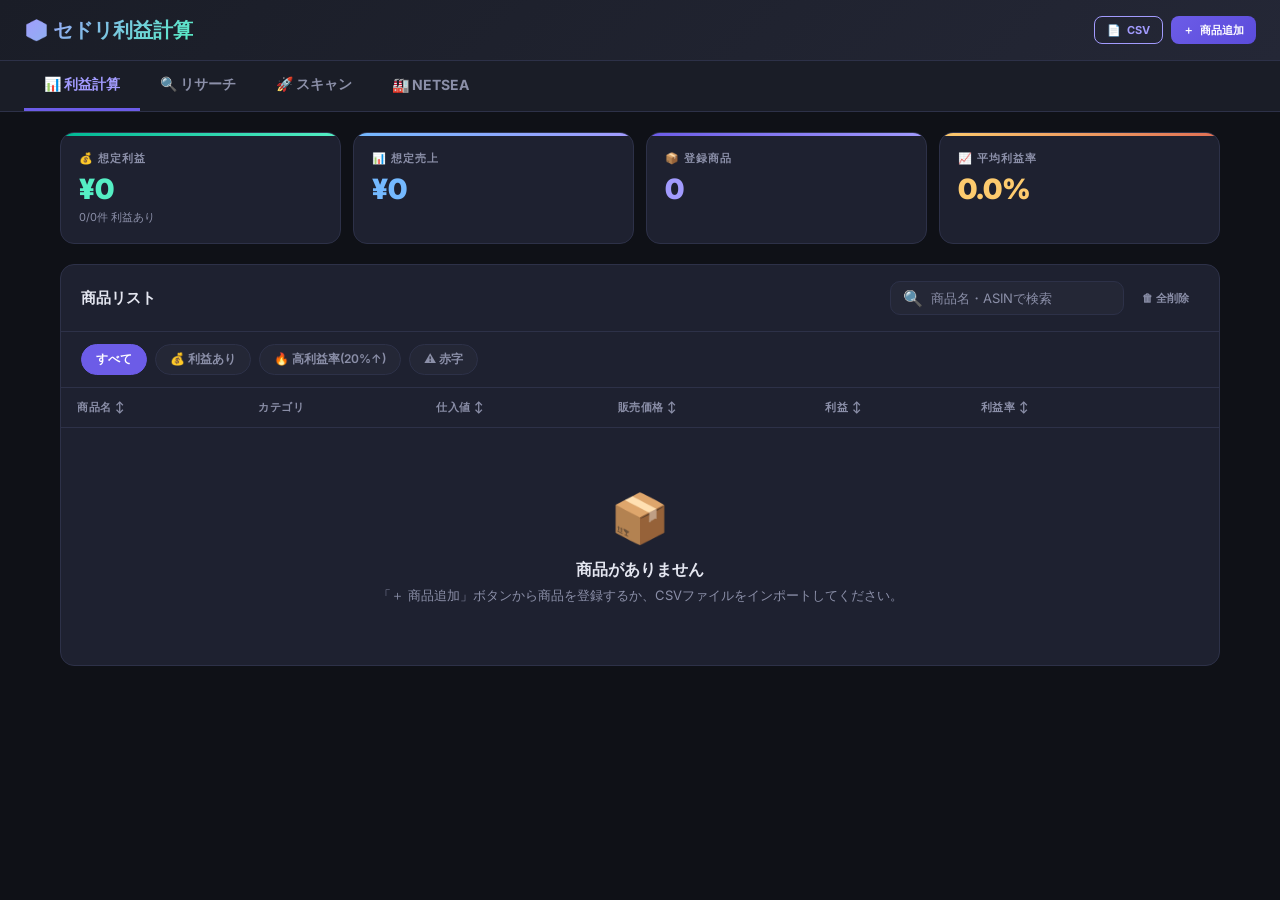
==== index.html @ 9fd98406 "fix: リンク切れ修正 - 全商品を楽天・Yahoo!・Amazonに統一" ====
<!DOCTYPE html>
<html lang="ja">
<head>
    <meta charset="UTF-8">
    <meta name="viewport" content="width=device-width, initial-scale=1.0, user-scalable=no">
    <title>セドリ利益計算</title>
    <meta name="description" content="セドリ（転売）の利益を自動計算。Amazon手数料・FBA・送料を考慮した正確な利益率を表示。">
    <link rel="manifest" href="/manifest.json">
    <link rel="icon" href="/icon-192.png" type="image/png">
    <link rel="apple-touch-icon" href="/icon-192.png">
    <meta name="theme-color" content="#6c5ce7">
    <meta name="apple-mobile-web-app-capable" content="yes">
    <meta name="apple-mobile-web-app-status-bar-style" content="black-translucent">
    <meta name="apple-mobile-web-app-title" content="セドリ">
    <link rel="stylesheet" href="style.css">
    <script>
        if ('serviceWorker' in navigator) {
            navigator.serviceWorker.register('/sw.js').catch(function(){});
        }
    </script>
</head>
<body>

<!-- ヘッダー -->
<div class="header">
    <h1 id="pageTitle">📦 セドリ利益計算</h1>
    <div class="header-actions">
        <button class="btn btn-outline btn-sm" id="csvBtn">📄 <span>CSV</span></button>
        <button class="btn btn-primary btn-sm" id="addBtn">＋ <span>商品追加</span></button>
    </div>
</div>

<!-- タブナビ -->
<div class="tab-nav">
    <button class="tab-btn active" data-tab="calc" id="tabCalc">📊 利益計算</button>
    <button class="tab-btn" data-tab="research" id="tabResearch">🔍 リサーチ</button>
    <button class="tab-btn" data-tab="scan" id="tabScan">🚀 スキャン</button>
    <button class="tab-btn" data-tab="netsea" id="tabNetsea">🏭 NETSEA</button>
</div>

<!-- ===== 利益計算タブ ===== -->
<div class="content tab-content active" id="calcSection">
    <!-- 統計カード -->
    <div class="stats-row">
        <div class="stat-card profit">
            <div class="stat-label">💰 想定利益</div>
            <div class="stat-value" id="statProfit">¥0</div>
            <div class="stat-sub" id="statProfitable">0/0件 利益あり</div>
        </div>
        <div class="stat-card revenue">
            <div class="stat-label">📊 想定売上</div>
            <div class="stat-value" id="statRevenue">¥0</div>
        </div>
        <div class="stat-card items">
            <div class="stat-label">📦 登録商品</div>
            <div class="stat-value" id="statItems">0</div>
        </div>
        <div class="stat-card rate">
            <div class="stat-label">📈 平均利益率</div>
            <div class="stat-value" id="statRate">0%</div>
        </div>
    </div>

    <!-- 商品テーブル -->
    <div class="table-card">
        <div class="table-header">
            <h2>商品リスト</h2>
            <div class="table-actions">
                <div class="search-box">
                    <span>🔍</span>
                    <input type="text" id="searchInput" placeholder="商品名・ASINで検索">
                </div>
                <button class="btn btn-ghost btn-sm" id="clearBtn">🗑 全削除</button>
            </div>
        </div>

        <div class="filters">
            <span class="filter-chip active" data-filter="all">すべて</span>
            <span class="filter-chip" data-filter="profit">💰 利益あり</span>
            <span class="filter-chip" data-filter="high">🔥 高利益率(20%↑)</span>
            <span class="filter-chip" data-filter="loss">⚠️ 赤字</span>
        </div>

        <table class="data-table">
            <thead>
                <tr>
                    <th data-sort="name">商品名 ↕</th>
                    <th>カテゴリ</th>
                    <th data-sort="buyPrice">仕入値 ↕</th>
                    <th data-sort="sellPrice">販売価格 ↕</th>
                    <th data-sort="profit">利益 ↕</th>
                    <th data-sort="profitRate">利益率 ↕</th>
                    <th></th>
                </tr>
            </thead>
            <tbody id="productBody"></tbody>
        </table>

        <div id="emptyState" class="empty-state">
            <div class="icon">📦</div>
            <h3>商品がありません</h3>
            <p>「＋ 商品追加」ボタンから商品を登録するか、CSVファイルをインポートしてください。</p>
        </div>
    </div>
</div>

<!-- ===== リサーチタブ ===== -->
<div class="content tab-content" id="researchSection" style="display:none">
    <!-- リサーチ検索バー -->
    <div class="research-search-card">
        <div class="research-search-bar">
            <input type="text" id="keepaSearchInput" placeholder="商品名で検索（例: フェイスパック）" class="research-input">
            <button class="btn btn-primary" id="keepaSearchBtn">🔍 検索</button>
        </div>
        <div class="research-info">
            <span id="tokenInfo">💰 トークン: --</span>
            <span class="research-hint">※ 1分に1回検索可能（Keepa API制限）</span>
        </div>
    </div>

    <!-- 検索中 -->
    <div id="searchLoading" class="research-loading" style="display:none">
        <div class="spinner"></div>
        <p>Amazon商品を検索中...</p>
    </div>

    <!-- 検索結果 -->
    <div id="searchResults" class="research-results"></div>
</div>

<!-- ===== スキャンタブ（自動リサーチ） ===== -->
<div class="content tab-content" id="scanSection" style="display:none">
    <!-- スキャン設定カード -->
    <div class="scan-config-card">
        <h3>⚙️ スキャン設定</h3>
        <div class="scan-config-row">
            <div class="scan-config-item">
                <label>最低価格</label>
                <input type="number" id="scanMinPrice" value="1000" inputmode="numeric">
            </div>
            <div class="scan-config-item">
                <label>最高価格</label>
                <input type="number" id="scanMaxPrice" value="10000" inputmode="numeric">
            </div>
            <div class="scan-config-item">
                <label>最大ランキング</label>
                <input type="number" id="scanMaxRank" value="50000" inputmode="numeric">
            </div>
            <div class="scan-config-item">
                <label>仕入値（想定）</label>
                <input type="number" id="scanCostRate" value="60" inputmode="numeric">
                <span class="config-hint">%（販売価格の）</span>
            </div>
        </div>
        <div class="scan-filters">
            <div class="scan-config-item">
                <label>最低利益額</label>
                <input type="number" id="scanMinProfit" value="500" inputmode="numeric">
                <span class="config-hint">円〜</span>
            </div>
            <div class="scan-config-item">
                <label>最低利益率</label>
                <input type="number" id="scanMinProfitRate" value="10" inputmode="numeric">
                <span class="config-hint">%〜</span>
            </div>
        </div>
        <button class="btn btn-scan" id="scanStartBtn">🚀 スキャン開始</button>
    </div>

    <!-- ステータスダッシュボード -->
    <div class="scan-dashboard">
        <div class="scan-stat">
            <div class="scan-stat-num" id="scanTotal">0</div>
            <div class="scan-stat-label">検索対象</div>
        </div>
        <div class="scan-stat">
            <div class="scan-stat-num" id="scanSearched">0</div>
            <div class="scan-stat-label">検索済み</div>
        </div>
        <div class="scan-stat hit">
            <div class="scan-stat-num" id="scanHits">0</div>
            <div class="scan-stat-label">利益ヒット</div>
        </div>
        <div class="scan-stat high">
            <div class="scan-stat-num" id="scanHighProfit">0</div>
            <div class="scan-stat-label">高利益</div>
        </div>
    </div>

    <!-- プログレスバー -->
    <div class="scan-progress-bar">
        <div class="scan-progress-fill" id="scanProgressFill" style="width:0%"></div>
    </div>
    <div class="scan-status" id="scanStatus">スキャン待機中</div>

    <!-- ソートバー -->
    <div class="scan-sort-bar">
        <button class="scan-sort-btn active" data-sort="newest">新着順</button>
        <button class="scan-sort-btn" data-sort="profit">利益額順</button>
        <button class="scan-sort-btn" data-sort="rate">利益率順</button>
        <span class="scan-result-count" id="scanResultCount">0件</span>
    </div>

    <!-- スキャン結果リスト -->
    <div id="scanResults" class="research-results"></div>
</div>

<!-- ===== NETSEAタブ ===== -->
<div class="content tab-content" id="netseaSection" style="display:none">
    <!-- 接続ステータス -->
    <div class="netsea-status-bar" id="netseaStatusBar">
        <span id="netseaStatusText">🔄 接続確認中...</span>
        <a href="https://www.netsea.jp/login" target="_blank" class="netsea-login-link">🔑 NETSEAログイン</a>
    </div>

    <!-- おすすめ商品 -->
    <div class="netsea-recommend-section" id="netseaRecommend">
        <div class="netsea-recommend-header">
            <h3>🔥 おすすめ売れ筋商品</h3>
            <span class="netsea-recommend-subtitle">仕入れ先リンクから安く買える場所をチェック！</span>
        </div>
        <div class="netsea-recommend-list" id="recommendList">

            <div class="netsea-recommend-card" data-name="VT CICA デイリースージングマスク" data-amazon="2420">
                <div class="recommend-rank">#1</div>
                <div class="recommend-info">
                    <div class="recommend-category">🧴 韓国コスメ</div>
                    <div class="recommend-name">VT CICA デイリースージングマスク</div>
                    <div class="recommend-prices">
                        <span class="recommend-amazon">Amazon ¥2,420</span>
                        <span class="recommend-target">仕入れ目安 ¥1,200以下</span>
                    </div>
                    <div class="recommend-verdict verdict-hot">🔥 高回転・利益◎</div>
                    <div class="recommend-links">
                        <a href="https://search.rakuten.co.jp/search/mall/VT+CICA+%E3%83%9E%E3%82%B9%E3%82%AF/" target="_blank" class="link-rakuten">🛒 楽天</a>
                        <a href="https://shopping.yahoo.co.jp/search?p=VT+CICA+%E3%83%9E%E3%82%B9%E3%82%AF" target="_blank" class="link-yahoo">💛 Yahoo!</a>
                        <a href="https://www.amazon.co.jp/s?k=VT+CICA+%E3%83%9E%E3%82%B9%E3%82%AF" target="_blank" class="link-amazon">🔗 Amazon</a>
                    </div>
                </div>
            </div>

            <div class="netsea-recommend-card" data-name="ルルルン ハイドラ EX マスク" data-amazon="2580">
                <div class="recommend-rank">#9</div>
                <div class="recommend-info">
                    <div class="recommend-category">🧴 国内コスメ</div>
                    <div class="recommend-name">ルルルン ハイドラ EX マスク</div>
                    <div class="recommend-prices">
                        <span class="recommend-amazon">Amazon ¥2,580</span>
                        <span class="recommend-target">仕入れ目安 ¥1,300以下</span>
                    </div>
                    <div class="recommend-verdict verdict-hot">🔥 高回転・利益◎</div>
                    <div class="recommend-links">
                        <a href="https://search.rakuten.co.jp/search/mall/%E3%83%AB%E3%83%AB%E3%83%AB%E3%83%B3+%E3%83%8F%E3%82%A4%E3%83%89%E3%83%A9+EX/" target="_blank" class="link-rakuten">🛒 楽天</a>
                        <a href="https://shopping.yahoo.co.jp/search?p=%E3%83%AB%E3%83%AB%E3%83%AB%E3%83%B3+%E3%83%8F%E3%82%A4%E3%83%89%E3%83%A9+EX" target="_blank" class="link-yahoo">💛 Yahoo!</a>
                        <a href="https://www.amazon.co.jp/s?k=%E3%83%AB%E3%83%AB%E3%83%AB%E3%83%B3+%E3%83%8F%E3%82%A4%E3%83%89%E3%83%A9+EX" target="_blank" class="link-amazon">🔗 Amazon</a>
                    </div>
                </div>
            </div>

            <div class="netsea-recommend-card" data-name="ANUA PDRN ヒアルロン酸マスク" data-amazon="880">
                <div class="recommend-rank">#62</div>
                <div class="recommend-info">
                    <div class="recommend-category">🧴 韓国コスメ</div>
                    <div class="recommend-name">ANUA PDRN ヒアルロン酸マスク</div>
                    <div class="recommend-prices">
                        <span class="recommend-amazon">Amazon ¥880</span>
                        <span class="recommend-target">仕入れ目安 ¥350以下</span>
                    </div>
                    <div class="recommend-verdict verdict-ok">⚡ 低単価・薄利多売向き</div>
                    <div class="recommend-links">
                        <a href="https://search.rakuten.co.jp/search/mall/ANUA+PDRN/" target="_blank" class="link-rakuten">🛒 楽天</a>
                        <a href="https://shopping.yahoo.co.jp/search?p=ANUA+PDRN" target="_blank" class="link-yahoo">💛 Yahoo!</a>
                        <a href="https://www.amazon.co.jp/s?k=ANUA+PDRN+%E3%83%9E%E3%82%B9%E3%82%AF" target="_blank" class="link-amazon">🔗 Amazon</a>
                    </div>
                </div>
            </div>

            <div class="netsea-recommend-card" data-name="KOSE ごめんね素肌 マスク" data-amazon="509">
                <div class="recommend-rank">#74</div>
                <div class="recommend-info">
                    <div class="recommend-category">🧴 国内コスメ</div>
                    <div class="recommend-name">KOSE ごめんね素肌 マスク</div>
                    <div class="recommend-prices">
                        <span class="recommend-amazon">Amazon ¥509</span>
                        <span class="recommend-target">仕入れ目安 ¥200以下</span>
                    </div>
                    <div class="recommend-verdict verdict-ok">⚡ 低単価・セット売り推奨</div>
                    <div class="recommend-links">
                        <a href="https://search.rakuten.co.jp/search/mall/KOSE+%E3%81%94%E3%82%81%E3%82%93%E3%81%AD%E7%B4%A0%E8%82%8C/" target="_blank" class="link-rakuten">🛒 楽天</a>
                        <a href="https://shopping.yahoo.co.jp/search?p=KOSE+%E3%81%94%E3%82%81%E3%82%93%E3%81%AD%E7%B4%A0%E8%82%8C" target="_blank" class="link-yahoo">💛 Yahoo!</a>
                        <a href="https://www.amazon.co.jp/s?k=KOSE+%E3%81%94%E3%82%81%E3%82%93%E3%81%AD%E7%B4%A0%E8%82%8C" target="_blank" class="link-amazon">🔗 Amazon</a>
                    </div>
                </div>
            </div>

            <div class="netsea-recommend-card" data-name="inバープロテイン バニラ 14本" data-amazon="2413">
                <div class="recommend-rank">#103</div>
                <div class="recommend-info">
                    <div class="recommend-category">🥩 食品</div>
                    <div class="recommend-name">inバープロテイン バニラ 14本</div>
                    <div class="recommend-prices">
                        <span class="recommend-amazon">Amazon ¥2,413</span>
                        <span class="recommend-target">仕入れ目安 ¥1,200以下</span>
                    </div>
                    <div class="recommend-verdict verdict-hot">🔥 安定需要・リピート◎</div>
                    <div class="recommend-links">
                        <a href="https://search.rakuten.co.jp/search/mall/in%E3%83%90%E3%83%BC+%E3%83%97%E3%83%AD%E3%83%86%E3%82%A4%E3%83%B3+%E3%83%90%E3%83%8B%E3%83%A9/" target="_blank" class="link-rakuten">🛒 楽天</a>
                        <a href="https://shopping.yahoo.co.jp/search?p=in%E3%83%90%E3%83%BC+%E3%83%97%E3%83%AD%E3%83%86%E3%82%A4%E3%83%B3+%E3%83%90%E3%83%8B%E3%83%A9" target="_blank" class="link-yahoo">💛 Yahoo!</a>
                        <a href="https://www.amazon.co.jp/s?k=in%E3%83%90%E3%83%BC+%E3%83%97%E3%83%AD%E3%83%86%E3%82%A4%E3%83%B3+%E3%83%90%E3%83%8B%E3%83%A9" target="_blank" class="link-amazon">🔗 Amazon</a>
                    </div>
                </div>
            </div>

            <div class="netsea-recommend-card" data-name="inバープロテイン ベイクドチョコ 15本" data-amazon="2438">
                <div class="recommend-rank">#103</div>
                <div class="recommend-info">
                    <div class="recommend-category">🥩 食品</div>
                    <div class="recommend-name">inバープロテイン ベイクドチョコ 15本</div>
                    <div class="recommend-prices">
                        <span class="recommend-amazon">Amazon ¥2,438</span>
                        <span class="recommend-target">仕入れ目安 ¥1,200以下</span>
                    </div>
                    <div class="recommend-verdict verdict-hot">🔥 安定需要・リピート◎</div>
                    <div class="recommend-links">
                        <a href="https://search.rakuten.co.jp/search/mall/in%E3%83%90%E3%83%BC+%E3%83%97%E3%83%AD%E3%83%86%E3%82%A4%E3%83%B3+%E3%83%99%E3%82%A4%E3%82%AF%E3%83%89%E3%83%81%E3%83%A7%E3%82%B3/" target="_blank" class="link-rakuten">🛒 楽天</a>
                        <a href="https://shopping.yahoo.co.jp/search?p=in%E3%83%90%E3%83%BC+%E3%83%97%E3%83%AD%E3%83%86%E3%82%A4%E3%83%B3+%E3%83%99%E3%82%A4%E3%82%AF%E3%83%89%E3%83%81%E3%83%A7%E3%82%B3" target="_blank" class="link-yahoo">💛 Yahoo!</a>
                        <a href="https://www.amazon.co.jp/s?k=in%E3%83%90%E3%83%BC+%E3%83%97%E3%83%AD%E3%83%86%E3%82%A4%E3%83%B3+%E3%83%99%E3%82%A4%E3%82%AF%E3%83%89%E3%83%81%E3%83%A7%E3%82%B3" target="_blank" class="link-amazon">🔗 Amazon</a>
                    </div>
                </div>
            </div>

            <div class="netsea-recommend-card" data-name="ケロッグ 素材まるごとプロテインバー 12本" data-amazon="1925">
                <div class="recommend-rank">#646</div>
                <div class="recommend-info">
                    <div class="recommend-category">🥩 食品</div>
                    <div class="recommend-name">ケロッグ 素材まるごとプロテインバー 12本</div>
                    <div class="recommend-prices">
                        <span class="recommend-amazon">Amazon ¥1,925</span>
                        <span class="recommend-target">仕入れ目安 ¥900以下</span>
                    </div>
                    <div class="recommend-verdict verdict-ok">⚡ 中回転・利益まぁまぁ</div>
                    <div class="recommend-links">
                        <a href="https://search.rakuten.co.jp/search/mall/%E3%82%B1%E3%83%AD%E3%83%83%E3%82%B0+%E3%83%97%E3%83%AD%E3%83%86%E3%82%A4%E3%83%B3%E3%83%90%E3%83%BC/" target="_blank" class="link-rakuten">🛒 楽天</a>
                        <a href="https://shopping.yahoo.co.jp/search?p=%E3%82%B1%E3%83%AD%E3%83%83%E3%82%B0+%E3%83%97%E3%83%AD%E3%83%86%E3%82%A4%E3%83%B3%E3%83%90%E3%83%BC" target="_blank" class="link-yahoo">💛 Yahoo!</a>
                        <a href="https://www.amazon.co.jp/s?k=%E3%82%B1%E3%83%AD%E3%83%83%E3%82%B0+%E3%83%97%E3%83%AD%E3%83%86%E3%82%A4%E3%83%B3%E3%83%90%E3%83%BC" target="_blank" class="link-amazon">🔗 Amazon</a>
                    </div>
                </div>
            </div>

        </div>
        <div class="netsea-recommend-tips">
            <p>💡 <strong>仕入れ目安以下で買えれば利益率15%以上</strong>（手数料込み）</p>
            <p>🏭 各リンク先で価格を確認して、一番安いところで仕入れよう！</p>
        </div>
    </div>

    <!-- 検索カード -->
    <div class="netsea-search-card">
        <h3>🏭 NETSEA商品検索</h3>
        <div class="netsea-search-row">
            <input type="text" id="netseaKeyword" placeholder="キーワード（例: フェイスパック, ハンドソープ）" class="research-input">
            <button class="btn btn-primary" id="netseaSearchBtn">🔍 検索</button>
        </div>
        <div class="netsea-filters">
            <div class="netsea-filter-item">
                <label>サプライヤー</label>
                <select id="netseaCategoryFilter">
                    <option value="">-- サプライヤーを選択 --</option>
                </select>
            </div>
            <div class="netsea-filter-item">
                <label>卸値 最低</label>
                <input type="number" id="netseaMinPrice" placeholder="0" inputmode="numeric">
            </div>
            <div class="netsea-filter-item">
                <label>卸値 最高</label>
                <input type="number" id="netseaMaxPrice" placeholder="10000" inputmode="numeric">
            </div>
        </div>
    </div>

    <!-- 検索中 -->
    <div id="netseaLoading" class="research-loading" style="display:none">
        <div class="spinner"></div>
        <p>NETSEA商品を検索中...</p>
    </div>

    <!-- 検索結果 -->
    <div id="netseaResults" class="research-results"></div>

    <!-- Amazon比較モーダル -->
    <div class="modal-overlay hidden" id="netseaCompareModal">
        <div class="modal">
            <div class="modal-header">
                <h3>📊 Amazon価格比較</h3>
                <button class="modal-close">&times;</button>
            </div>
            <div class="modal-body" id="netseaCompareBody">
                <div class="research-loading">
                    <div class="spinner"></div>
                    <p>Amazon価格を取得中...</p>
                </div>
            </div>
        </div>
    </div>
</div>

<!-- 商品追加モーダル -->
<div class="modal-overlay hidden" id="addModal">
    <div class="modal">
        <div class="modal-header">
            <h3>📦 商品を追加</h3>
            <button class="modal-close">&times;</button>
        </div>
        <form id="addForm">
            <div class="modal-body">
                <div class="form-group">
                    <label>商品名 *</label>
                    <input type="text" id="addName" placeholder="例: Apple AirPods Pro 第2世代" required>
                </div>
                <div class="form-group">
                    <label>ASIN（任意）</label>
                    <input type="text" id="addASIN" placeholder="例: B0BDHWDR12">
                </div>
                <div class="form-row">
                    <div class="form-group">
                        <label>仕入値（円）*</label>
                        <input type="number" id="addBuyPrice" placeholder="8000" inputmode="numeric" required>
                    </div>
                    <div class="form-group">
                        <label>販売予想価格（円）*</label>
                        <input type="number" id="addSellPrice" placeholder="12000" inputmode="numeric" required>
                    </div>
                </div>
                <div class="form-row">
                    <div class="form-group">
                        <label>カテゴリ</label>
                        <select id="addCategory"></select>
                    </div>
                    <div class="form-group">
                        <label>FBAサイズ</label>
                        <select id="addFBA"></select>
                    </div>
                </div>
                <div class="form-group">
                    <label>送料（仕入→FBA倉庫）</label>
                    <input type="number" id="addShipping" placeholder="0" inputmode="numeric" value="0">
                </div>

                <!-- 利益プレビュー -->
                <div class="profit-preview" id="profitPreview" style="display:none">
                    <h4>💹 利益シミュレーション</h4>
                    <div class="profit-row"><span>販売価格</span><span id="prevSell">¥0</span></div>
                    <div class="profit-row"><span>仕入値</span><span id="prevBuy">-¥0</span></div>
                    <div class="profit-row"><span>Amazon手数料</span><span id="prevAmazon">-¥0</span></div>
                    <div class="profit-row"><span>FBA手数料</span><span id="prevFBA">-¥0</span></div>
                    <div class="profit-row"><span>送料</span><span id="prevShip">-¥0</span></div>
                    <div class="profit-row total"><span>純利益</span><span id="prevProfit">¥0</span></div>
                </div>
            </div>
            <div class="modal-footer">
                <button type="button" class="btn btn-outline modal-close">キャンセル</button>
                <button type="submit" class="btn btn-success">✅ 追加</button>
            </div>
        </form>
    </div>
</div>

<!-- CSVインポートモーダル -->
<div class="modal-overlay hidden" id="csvModal">
    <div class="modal">
        <div class="modal-header">
            <h3>📄 CSVインポート</h3>
            <button class="modal-close">&times;</button>
        </div>
        <div class="modal-body">
            <div class="csv-dropzone" id="csvDropzone">
                <div class="icon">📁</div>
                <p><b>ここにCSVファイルをドロップ</b></p>
                <p>または クリックして選択</p>
                <input type="file" id="csvFile" accept=".csv">
            </div>
            <div style="margin-top:16px;font-size:12px;color:var(--text2);line-height:1.6">
                <b>CSVフォーマット:</b><br>
                1行目: ヘッダー（無視されます）<br>
                2行目以降: 商品名, 仕入値, 販売価格, ASIN(任意), カテゴリ(任意)<br>
                <div style="margin-top:8px;background:var(--bg3);padding:10px;border-radius:8px;font-family:monospace;font-size:11px">
                    商品名,仕入値,販売価格,ASIN,カテゴリ<br>
                    AirPods Pro,25000,35000,B0BDHWDR12,electronics<br>
                    ポケカ BOX,5000,8000,,cards
                </div>
            </div>
        </div>
    </div>
</div>

<script src="app.js"></script>
<script src="netsea-tab.js"></script>
</body>
</html>
---- style.css ----
/* セドリ利益計算アプリ - スタイル */
@import url('https://fonts.googleapis.com/css2?family=Inter:wght@400;600;700;900&display=swap');

* { margin: 0; padding: 0; box-sizing: border-box; }

:root {
    --bg: #0f1117;
    --bg2: #1a1d27;
    --bg3: #242736;
    --card: #1e2130;
    --border: #2d3148;
    --text: #e4e6f0;
    --text2: #8b8fa8;
    --accent: #6c5ce7;
    --accent2: #a29bfe;
    --green: #00b894;
    --green2: #55efc4;
    --red: #ff6b6b;
    --orange: #fdcb6e;
    --blue: #74b9ff;
}

body {
    font-family: 'Inter', sans-serif;
    background: var(--bg);
    color: var(--text);
    min-height: 100vh;
}

/* ヘッダー */
.header {
    background: linear-gradient(135deg, var(--bg2), var(--bg3));
    border-bottom: 1px solid var(--border);
    padding: 16px 24px;
    display: flex;
    align-items: center;
    justify-content: space-between;
    position: sticky;
    top: 0;
    z-index: 100;
    backdrop-filter: blur(10px);
}
.header h1 {
    font-size: 20px;
    font-weight: 900;
    background: linear-gradient(135deg, var(--accent2), var(--green2));
    -webkit-background-clip: text;
    -webkit-text-fill-color: transparent;
}
.header-actions { display: flex; gap: 8px; }

/* ボタン */
.btn {
    border: none;
    padding: 10px 18px;
    border-radius: 10px;
    font-size: 13px;
    font-weight: 700;
    cursor: pointer;
    font-family: inherit;
    transition: all .2s;
    display: inline-flex;
    align-items: center;
    gap: 6px;
}
.btn:hover { transform: translateY(-1px); }
.btn:active { transform: scale(.97); }
.btn-primary { background: linear-gradient(135deg, var(--accent), #5b4cdb); color: #fff; }
.btn-success { background: linear-gradient(135deg, var(--green), #00a381); color: #fff; }
.btn-danger { background: var(--red); color: #fff; }
.btn-outline { background: transparent; color: var(--accent2); border: 1.5px solid var(--accent2); }
.btn-sm { padding: 6px 12px; font-size: 11px; border-radius: 8px; }
.btn-ghost { background: transparent; color: var(--text2); padding: 6px 10px; }
.btn-ghost:hover { color: var(--text); background: var(--bg3); }

/* コンテンツ */
.content { max-width: 1200px; margin: 0 auto; padding: 20px; }

/* 統計カード */
.stats-row {
    display: grid;
    grid-template-columns: repeat(auto-fit, minmax(200px, 1fr));
    gap: 12px;
    margin-bottom: 20px;
}
.stat-card {
    background: var(--card);
    border: 1px solid var(--border);
    border-radius: 14px;
    padding: 18px;
    position: relative;
    overflow: hidden;
}
.stat-card::before {
    content: '';
    position: absolute;
    top: 0; left: 0; right: 0;
    height: 3px;
    border-radius: 14px 14px 0 0;
}
.stat-card.profit::before { background: linear-gradient(90deg, var(--green), var(--green2)); }
.stat-card.revenue::before { background: linear-gradient(90deg, var(--blue), var(--accent2)); }
.stat-card.items::before { background: linear-gradient(90deg, var(--accent), var(--accent2)); }
.stat-card.rate::before { background: linear-gradient(90deg, var(--orange), #e17055); }
.stat-label { font-size: 11px; color: var(--text2); font-weight: 600; text-transform: uppercase; letter-spacing: 1px; }
.stat-value { font-size: 28px; font-weight: 900; margin-top: 6px; }
.stat-sub { font-size: 11px; color: var(--text2); margin-top: 4px; }
.stat-card.profit .stat-value { color: var(--green2); }
.stat-card.revenue .stat-value { color: var(--blue); }
.stat-card.items .stat-value { color: var(--accent2); }
.stat-card.rate .stat-value { color: var(--orange); }

/* テーブルカード */
.table-card {
    background: var(--card);
    border: 1px solid var(--border);
    border-radius: 14px;
    overflow: hidden;
}
.table-header {
    padding: 16px 20px;
    display: flex;
    align-items: center;
    justify-content: space-between;
    border-bottom: 1px solid var(--border);
    flex-wrap: wrap;
    gap: 10px;
}
.table-header h2 { font-size: 15px; font-weight: 700; }
.table-actions { display: flex; gap: 8px; flex-wrap: wrap; }

/* フィルター */
.filters {
    display: flex;
    gap: 8px;
    padding: 12px 20px;
    border-bottom: 1px solid var(--border);
    overflow-x: auto;
}
.filter-chip {
    padding: 6px 14px;
    border-radius: 20px;
    font-size: 12px;
    font-weight: 600;
    cursor: pointer;
    border: 1px solid var(--border);
    background: var(--bg3);
    color: var(--text2);
    white-space: nowrap;
    transition: all .2s;
}
.filter-chip:hover, .filter-chip.active {
    background: var(--accent);
    color: #fff;
    border-color: var(--accent);
}

/* 検索 */
.search-box {
    display: flex;
    align-items: center;
    gap: 8px;
    background: var(--bg3);
    border: 1px solid var(--border);
    border-radius: 10px;
    padding: 0 12px;
}
.search-box input {
    border: none;
    background: transparent;
    color: var(--text);
    font-size: 13px;
    padding: 8px 0;
    outline: none;
    width: 180px;
    font-family: inherit;
}
.search-box input::placeholder { color: var(--text2); }

/* テーブル */
.data-table { width: 100%; border-collapse: collapse; }
.data-table th {
    text-align: left;
    padding: 12px 16px;
    font-size: 11px;
    font-weight: 700;
    color: var(--text2);
    text-transform: uppercase;
    letter-spacing: .5px;
    border-bottom: 1px solid var(--border);
    cursor: pointer;
    user-select: none;
    white-space: nowrap;
}
.data-table th:hover { color: var(--text); }
.data-table th.sorted { color: var(--accent2); }
.data-table td {
    padding: 12px 16px;
    font-size: 13px;
    border-bottom: 1px solid rgba(45,49,72,.5);
    vertical-align: middle;
}
.data-table tr:hover { background: rgba(108,92,231,.06); }
.data-table tr:last-child td { border-bottom: none; }

/* セル装飾 */
.profit-positive { color: var(--green2); font-weight: 700; }
.profit-negative { color: var(--red); font-weight: 700; }
.rate-badge {
    display: inline-block;
    padding: 3px 10px;
    border-radius: 12px;
    font-size: 11px;
    font-weight: 700;
}
.rate-badge.high { background: rgba(0,184,148,.15); color: var(--green2); }
.rate-badge.mid { background: rgba(253,203,110,.15); color: var(--orange); }
.rate-badge.low { background: rgba(255,107,107,.15); color: var(--red); }
.product-name { font-weight: 600; max-width: 250px; overflow: hidden; text-overflow: ellipsis; white-space: nowrap; }
.asin-code { font-family: 'Courier New', monospace; font-size: 11px; color: var(--text2); }
.category-badge {
    display: inline-block;
    padding: 2px 8px;
    border-radius: 6px;
    font-size: 10px;
    font-weight: 700;
    background: rgba(108,92,231,.15);
    color: var(--accent2);
}
.actions-cell { display: flex; gap: 4px; }
.empty-state {
    text-align: center;
    padding: 60px 20px;
    color: var(--text2);
}
.empty-state .icon { font-size: 48px; margin-bottom: 12px; }
.empty-state h3 { font-size: 16px; margin-bottom: 6px; color: var(--text); }
.empty-state p { font-size: 13px; }

/* モーダル */
.modal-overlay {
    position: fixed;
    top: 0; left: 0; right: 0; bottom: 0;
    background: rgba(0,0,0,.7);
    backdrop-filter: blur(4px);
    display: flex;
    align-items: center;
    justify-content: center;
    z-index: 1000;
    padding: 20px;
}
.modal-overlay.hidden { display: none; }
.modal {
    background: var(--bg2);
    border: 1px solid var(--border);
    border-radius: 16px;
    width: 100%;
    max-width: 500px;
    max-height: 90vh;
    overflow-y: auto;
}
.modal-header {
    padding: 20px 24px;
    border-bottom: 1px solid var(--border);
    display: flex;
    align-items: center;
    justify-content: space-between;
}
.modal-header h3 { font-size: 16px; font-weight: 700; }
.modal-close {
    background: none;
    border: none;
    color: var(--text2);
    font-size: 20px;
    cursor: pointer;
    padding: 4px;
}
.modal-body { padding: 24px; }
.modal-footer {
    padding: 16px 24px;
    border-top: 1px solid var(--border);
    display: flex;
    justify-content: flex-end;
    gap: 8px;
}

/* フォーム */
.form-group { margin-bottom: 16px; }
.form-group label {
    display: block;
    font-size: 12px;
    font-weight: 700;
    color: var(--text2);
    margin-bottom: 6px;
}
.form-group input, .form-group select {
    width: 100%;
    background: var(--bg3);
    border: 1.5px solid var(--border);
    border-radius: 10px;
    padding: 10px 14px;
    color: var(--text);
    font-size: 14px;
    font-family: inherit;
    outline: none;
    transition: border-color .2s;
}
.form-group input:focus, .form-group select:focus {
    border-color: var(--accent);
}
.form-group input::placeholder { color: var(--text2); }
.form-row { display: flex; gap: 12px; }
.form-row .form-group { flex: 1; }

/* 利益プレビュー */
.profit-preview {
    background: var(--bg);
    border: 1px solid var(--border);
    border-radius: 12px;
    padding: 16px;
    margin-top: 8px;
}
.profit-preview h4 { font-size: 12px; color: var(--text2); margin-bottom: 10px; }
.profit-row {
    display: flex;
    justify-content: space-between;
    font-size: 13px;
    padding: 4px 0;
}
.profit-row.total {
    border-top: 1px solid var(--border);
    margin-top: 8px;
    padding-top: 10px;
    font-weight: 900;
    font-size: 16px;
}

/* CSV */
.csv-dropzone {
    border: 2px dashed var(--border);
    border-radius: 12px;
    padding: 40px 20px;
    text-align: center;
    cursor: pointer;
    transition: all .2s;
}
.csv-dropzone:hover, .csv-dropzone.dragover {
    border-color: var(--accent);
    background: rgba(108,92,231,.05);
}
.csv-dropzone .icon { font-size: 36px; margin-bottom: 8px; }
.csv-dropzone p { font-size: 13px; color: var(--text2); }
.csv-dropzone input { display: none; }

/* レスポンシブ */
@media (max-width: 768px) {
    .content { padding: 12px; }
    .stats-row { grid-template-columns: repeat(2, 1fr); gap: 8px; }
    .stat-card { padding: 14px; }
    .stat-value { font-size: 22px; }
    .data-table { display: block; overflow-x: auto; }
    .table-header { flex-direction: column; align-items: stretch; }
    .header h1 { font-size: 16px; }
    .form-row { flex-direction: column; gap: 0; }
}
@media (max-width: 480px) {
    .stats-row { grid-template-columns: 1fr 1fr; }
    .header-actions .btn span { display: none; }
}

/* スクロールバー */
::-webkit-scrollbar { width: 6px; height: 6px; }
::-webkit-scrollbar-track { background: var(--bg); }
::-webkit-scrollbar-thumb { background: var(--border); border-radius: 3px; }
::-webkit-scrollbar-thumb:hover { background: var(--text2); }

/* タブナビ */
.tab-nav {
    display: flex;
    background: var(--bg2);
    border-bottom: 1px solid var(--border);
    padding: 0 24px;
    position: sticky;
    top: 56px;
    z-index: 99;
}
.tab-btn {
    background: none;
    border: none;
    color: var(--text2);
    font-size: 14px;
    font-weight: 700;
    font-family: inherit;
    padding: 14px 20px;
    cursor: pointer;
    border-bottom: 3px solid transparent;
    transition: all .2s;
}
.tab-btn:hover { color: var(--text); }
.tab-btn.active {
    color: var(--accent2);
    border-bottom-color: var(--accent);
}

/* リサーチ検索カード */
.research-search-card {
    background: var(--card);
    border: 1px solid var(--border);
    border-radius: 14px;
    padding: 20px;
    margin-bottom: 16px;
}
.research-search-bar {
    display: flex;
    gap: 10px;
}
.research-input {
    flex: 1;
    background: var(--bg3);
    border: 1.5px solid var(--border);
    border-radius: 12px;
    padding: 14px 18px;
    color: var(--text);
    font-size: 15px;
    font-family: inherit;
    outline: none;
    transition: border-color .2s;
}
.research-input:focus { border-color: var(--accent); }
.research-input::placeholder { color: var(--text2); }
.research-info {
    display: flex;
    justify-content: space-between;
    margin-top: 10px;
    font-size: 12px;
    color: var(--text2);
}
.research-hint { font-style: italic; }

/* リサーチ検索中 */
.research-loading {
    text-align: center;
    padding: 60px 20px;
    color: var(--text2);
}
.spinner {
    width: 40px;
    height: 40px;
    border: 4px solid var(--border);
    border-top-color: var(--accent);
    border-radius: 50%;
    margin: 0 auto 16px;
    animation: spin 1s linear infinite;
}
@keyframes spin { to { transform: rotate(360deg); } }

/* リサーチ結果カード */
.research-results {
    display: flex;
    flex-direction: column;
    gap: 12px;
}
.result-card {
    background: var(--card);
    border: 1px solid var(--border);
    border-radius: 14px;
    padding: 16px 20px;
    display: flex;
    gap: 16px;
    align-items: flex-start;
    transition: border-color .2s;
}
.result-card:hover { border-color: var(--accent); }
.result-img {
    width: 80px;
    height: 80px;
    border-radius: 10px;
    object-fit: contain;
    background: #fff;
    flex-shrink: 0;
}
.result-info { flex: 1; min-width: 0; }
.result-title {
    font-size: 14px;
    font-weight: 700;
    margin-bottom: 6px;
    display: -webkit-box;
    -webkit-line-clamp: 2;
    -webkit-box-orient: vertical;
    overflow: hidden;
}
.result-meta {
    display: flex;
    flex-wrap: wrap;
    gap: 8px;
    margin-bottom: 8px;
}
.result-tag {
    font-size: 11px;
    font-weight: 700;
    padding: 3px 8px;
    border-radius: 6px;
    display: inline-flex;
    align-items: center;
    gap: 4px;
}
.result-tag.price { background: rgba(0,184,148,.15); color: var(--green2); }
.result-tag.rank { background: rgba(116,185,255,.15); color: var(--blue); }
.result-tag.asin { background: rgba(108,92,231,.15); color: var(--accent2); }
.result-actions {
    display: flex;
    gap: 8px;
    flex-shrink: 0;
    flex-direction: column;
}
.btn-add-calc {
    background: linear-gradient(135deg, var(--green), #00a381);
    color: #fff;
    border: none;
    padding: 8px 14px;
    border-radius: 10px;
    font-size: 12px;
    font-weight: 700;
    cursor: pointer;
    font-family: inherit;
    transition: all .2s;
    white-space: nowrap;
}
.btn-add-calc:hover { transform: translateY(-1px); }
.btn-amazon {
    background: var(--bg3);
    color: var(--text2);
    border: 1px solid var(--border);
    padding: 8px 14px;
    border-radius: 10px;
    font-size: 12px;
    font-weight: 700;
    cursor: pointer;
    font-family: inherit;
    transition: all .2s;
    text-decoration: none;
    text-align: center;
}
.btn-amazon:hover { color: var(--text); border-color: var(--text2); }

/* モバイル対応 - リサーチ */
@media (max-width: 768px) {
    .tab-nav { padding: 0 12px; top: 52px; }
    .tab-btn { padding: 12px 14px; font-size: 12px; }
    .result-card { flex-direction: column; }
    .result-img { width: 100%; height: 120px; }
    .result-actions { flex-direction: row; }
    .research-info { flex-direction: column; gap: 4px; }
    .scan-dashboard { grid-template-columns: repeat(2, 1fr); }
    .scan-config-row { grid-template-columns: repeat(2, 1fr); }
    .scan-filters { grid-template-columns: 1fr 1fr; }
}

/* ===== スキャンタブ ===== */
.scan-config-card {
    background: var(--card);
    border: 1px solid var(--border);
    border-radius: 14px;
    padding: 20px;
    margin-bottom: 16px;
}
.scan-config-card h3 { font-size: 15px; margin-bottom: 16px; }
.scan-config-row {
    display: grid;
    grid-template-columns: repeat(4, 1fr);
    gap: 12px;
    margin-bottom: 12px;
}
.scan-filters {
    display: grid;
    grid-template-columns: repeat(2, 1fr);
    gap: 12px;
    margin-bottom: 16px;
}
.scan-config-item { display: flex; flex-direction: column; gap: 4px; }
.scan-config-item label { font-size: 11px; font-weight: 700; color: var(--text2); }
.scan-config-item input {
    background: var(--bg3);
    border: 1.5px solid var(--border);
    border-radius: 8px;
    padding: 8px 12px;
    color: var(--text);
    font-size: 14px;
    font-family: inherit;
    outline: none;
    width: 100%;
}
.scan-config-item input:focus { border-color: var(--accent); }
.config-hint { font-size: 10px; color: var(--text2); }
.btn-scan {
    width: 100%;
    padding: 14px;
    border: none;
    border-radius: 12px;
    font-size: 16px;
    font-weight: 900;
    font-family: inherit;
    cursor: pointer;
    background: linear-gradient(135deg, #6c5ce7, #a29bfe);
    color: #fff;
    transition: all .2s;
    letter-spacing: 1px;
}
.btn-scan:hover { transform: translateY(-2px); box-shadow: 0 6px 20px rgba(108,92,231,.4); }
.btn-scan.scanning {
    background: linear-gradient(135deg, #ff6b6b, #ee5a24);
    animation: pulse 2s infinite;
}
@keyframes pulse { 0%,100% { opacity: 1; } 50% { opacity: .8; } }

/* ダッシュボード数値 */
.scan-dashboard {
    display: grid;
    grid-template-columns: repeat(4, 1fr);
    gap: 10px;
    margin-bottom: 12px;
}
.scan-stat {
    background: var(--card);
    border: 1px solid var(--border);
    border-radius: 12px;
    padding: 16px;
    text-align: center;
}
.scan-stat-num {
    font-size: 32px;
    font-weight: 900;
    color: var(--accent2);
}
.scan-stat-label {
    font-size: 11px;
    font-weight: 700;
    color: var(--text2);
    margin-top: 4px;
}
.scan-stat.hit .scan-stat-num { color: var(--green2); }
.scan-stat.high .scan-stat-num { color: var(--orange); }

/* プログレスバー */
.scan-progress-bar {
    height: 6px;
    background: var(--bg3);
    border-radius: 3px;
    overflow: hidden;
    margin-bottom: 8px;
}
.scan-progress-fill {
    height: 100%;
    background: linear-gradient(90deg, var(--accent), var(--green2));
    border-radius: 3px;
    transition: width .5s ease;
}
.scan-status {
    font-size: 12px;
    color: var(--text2);
    text-align: center;
    margin-bottom: 16px;
}

/* ソートバー */
.scan-sort-bar {
    display: flex;
    gap: 8px;
    align-items: center;
    margin-bottom: 12px;
}
.scan-sort-btn {
    background: var(--bg3);
    border: 1px solid var(--border);
    color: var(--text2);
    padding: 6px 14px;
    border-radius: 8px;
    font-size: 12px;
    font-weight: 700;
    font-family: inherit;
    cursor: pointer;
    transition: all .2s;
}
.scan-sort-btn.active {
    background: var(--accent);
    color: #fff;
    border-color: var(--accent);
}
.scan-result-count {
    margin-left: auto;
    font-size: 12px;
    color: var(--text2);
    font-weight: 700;
}

/* 利益タグ */
.result-tag.profit-tag { background: rgba(0,184,148,.2); color: var(--green2); }
.result-tag.loss-tag { background: rgba(255,107,107,.2); color: var(--red); }

/* ===== NETSEAタブ ===== */
.netsea-status-bar {
    display: flex;
    align-items: center;
    justify-content: space-between;
    gap: 8px;
    padding: 10px 16px;
    border-radius: 10px;
    margin-bottom: 16px;
    font-size: 13px;
    font-weight: 600;
    text-align: center;
    transition: all .3s;
}
.netsea-login-link { font-size: 11px; color: #f39c12; text-decoration: none; padding: 4px 10px; border: 1px solid rgba(243,156,18,.3); border-radius: 8px; white-space: nowrap; }
.netsea-login-link:hover { background: rgba(243,156,18,.1); }
.netsea-status-bar.connected { background: rgba(0,184,148,.12); color: var(--green2); border: 1px solid rgba(0,184,148,.25); }
.netsea-status-bar.demo { background: rgba(253,203,110,.12); color: var(--orange); border: 1px solid rgba(253,203,110,.25); }
.netsea-status-bar.error { background: rgba(255,107,107,.12); color: var(--red); border: 1px solid rgba(255,107,107,.25); }

.netsea-search-card {
    background: var(--card);
    border: 1px solid var(--border);
    border-radius: 14px;
    padding: 20px;
    margin-bottom: 16px;
}
.netsea-search-card h3 {
    font-size: 16px;
    margin-bottom: 14px;
    background: linear-gradient(135deg, #f39c12, #e67e22);
    -webkit-background-clip: text;
    -webkit-text-fill-color: transparent;
}
.netsea-search-row {
    display: flex;
    gap: 10px;
    margin-bottom: 14px;
}
.netsea-filters {
    display: grid;
    grid-template-columns: 2fr 1fr 1fr;
    gap: 10px;
}
.netsea-filter-item { display: flex; flex-direction: column; gap: 4px; }
.netsea-filter-item label { font-size: 11px; font-weight: 700; color: var(--text2); }
.netsea-filter-item select,
.netsea-filter-item input {
    background: var(--bg3);
    border: 1.5px solid var(--border);
    border-radius: 8px;
    padding: 8px 12px;
    color: var(--text);
    font-size: 13px;
    font-family: inherit;
    outline: none;
}
.netsea-filter-item select:focus,
.netsea-filter-item input:focus { border-color: #f39c12; }

.netsea-mock-notice {
    background: rgba(253,203,110,.1);
    border: 1px dashed rgba(253,203,110,.4);
    border-radius: 10px;
    padding: 12px 16px;
    margin-bottom: 12px;
    font-size: 12px;
    font-weight: 600;
    color: var(--orange);
    text-align: center;
}

.netsea-result-count {
    color: var(--text2);
    font-size: 13px;
    font-weight: 600;
    margin-bottom: 10px;
}

/* NETSEA商品カード */
.netsea-item-card { border-left: 3px solid #f39c12; }
.netsea-item-card:hover { border-left-color: #e67e22; }

.result-tag.netsea-wholesale { background: rgba(243,156,18,.18); color: #f39c12; }
.result-tag.netsea-retail { background: rgba(116,185,255,.15); color: var(--blue); }
.result-tag.netsea-margin { background: rgba(0,184,148,.15); color: var(--green2); }

.netsea-item-detail {
    display: flex;
    flex-wrap: wrap;
    gap: 12px;
    font-size: 11px;
    color: var(--text2);
    margin-top: 4px;
}

.btn-compare-amazon {
    background: linear-gradient(135deg, #f39c12, #e67e22);
    color: #fff;
    border: none;
    padding: 8px 14px;
    border-radius: 10px;
    font-size: 12px;
    font-weight: 700;
    cursor: pointer;
    font-family: inherit;
    transition: all .2s;
    white-space: nowrap;
}
.btn-compare-amazon:hover { transform: translateY(-1px); box-shadow: 0 4px 12px rgba(243,156,18,.35); }

/* Amazon比較モーダル */
.netsea-compare-result { padding: 4px 0; }
.netsea-compare-header {
    font-size: 15px;
    font-weight: 700;
    margin-bottom: 12px;
    line-height: 1.4;
}
.netsea-compare-img {
    width: 120px;
    height: 120px;
    border-radius: 10px;
    object-fit: contain;
    background: #fff;
    display: block;
    margin: 0 auto 16px;
}
.netsea-compare-prices {
    background: var(--bg);
    border: 1px solid var(--border);
    border-radius: 12px;
    padding: 16px;
    margin-bottom: 16px;
}
.netsea-price-row {
    display: flex;
    justify-content: space-between;
    font-size: 13px;
    padding: 6px 0;
    align-items: center;
}
.netsea-price-row.total {
    border-top: 2px solid var(--border);
    margin-top: 8px;
    padding-top: 12px;
    font-weight: 900;
    font-size: 16px;
}
.netsea-price-row.total.positive { color: var(--green2); }
.netsea-price-row.total.negative { color: var(--red); }
.netsea-price.wholesale { color: #f39c12; font-weight: 700; }
.netsea-price.amazon { color: var(--blue); font-weight: 700; }
.netsea-compare-not-found {
    text-align: center;
    padding: 30px 0;
    color: var(--text2);
}
.netsea-compare-not-found .hint { font-size: 12px; margin-top: 8px; }
.netsea-compare-actions {
    display: flex;
    gap: 10px;
    justify-content: center;
}
.netsea-compare-actions .btn { flex: 1; justify-content: center; }

/* おすすめ商品セクション */
.netsea-recommend-section {
    background: var(--card);
    border: 1px solid var(--border);
    border-radius: 14px;
    padding: 20px;
    margin-bottom: 16px;
}
.netsea-recommend-header h3 {
    font-size: 16px;
    margin-bottom: 4px;
    background: linear-gradient(135deg, #fd7272, #f39c12);
    -webkit-background-clip: text;
    -webkit-text-fill-color: transparent;
}
.netsea-recommend-subtitle {
    font-size: 11px;
    color: var(--text2);
    display: block;
    margin-bottom: 14px;
}
.netsea-recommend-list {
    display: flex;
    flex-direction: column;
    gap: 8px;
}
.netsea-recommend-card {
    display: flex;
    align-items: center;
    gap: 12px;
    padding: 10px 14px;
    background: var(--bg);
    border: 1px solid var(--border);
    border-radius: 10px;
    transition: all .2s;
}
.netsea-recommend-card:hover {
    border-color: #f39c12;
    transform: translateX(4px);
}
.recommend-rank {
    min-width: 44px;
    height: 44px;
    display: flex;
    align-items: center;
    justify-content: center;
    border-radius: 10px;
    font-weight: 900;
    font-size: 13px;
    color: #fff;
    background: linear-gradient(135deg, #6c5ce7, #a29bfe);
    flex-shrink: 0;
}
.netsea-recommend-card:nth-child(1) .recommend-rank { background: linear-gradient(135deg, #f39c12, #e67e22); }
.netsea-recommend-card:nth-child(2) .recommend-rank { background: linear-gradient(135deg, #74b9ff, #0984e3); }
.netsea-recommend-card:nth-child(3) .recommend-rank { background: linear-gradient(135deg, #00b894, #00cec9); }
.recommend-info { flex: 1; min-width: 0; }
.recommend-category { font-size: 10px; color: var(--text2); margin-bottom: 2px; }
.recommend-name { font-size: 13px; font-weight: 700; white-space: nowrap; overflow: hidden; text-overflow: ellipsis; }
.recommend-prices { display: flex; gap: 8px; flex-wrap: wrap; margin-top: 2px; }
.recommend-amazon { font-size: 11px; color: #f39c12; font-weight: 700; }
.recommend-target { font-size: 11px; color: #00b894; font-weight: 600; }
.recommend-verdict { font-size: 10px; margin-top: 3px; font-weight: 700; }
.verdict-hot { color: #fd7272; }
.verdict-ok { color: #74b9ff; }
.netsea-recommend-card { cursor: pointer; }
.recommend-links {
    display: flex;
    gap: 6px;
    margin-top: 6px;
    flex-wrap: wrap;
}
.recommend-links a {
    font-size: 10px;
    font-weight: 700;
    padding: 3px 8px;
    border-radius: 6px;
    text-decoration: none;
    transition: all .2s;
}
.link-netsea { background: rgba(243,156,18,.15); color: #f39c12; }
.link-netsea:hover { background: rgba(243,156,18,.3); }
.link-rakuten { background: rgba(191,49,49,.15); color: #e74c3c; }
.link-rakuten:hover { background: rgba(191,49,49,.3); }
.link-yahoo { background: rgba(255,0,102,.12); color: #ff6b81; }
.link-yahoo:hover { background: rgba(255,0,102,.25); }
.link-amazon { background: rgba(255,153,0,.12); color: #ff9900; }
.link-amazon:hover { background: rgba(255,153,0,.25); }
.link-qoo10 { background: rgba(233,30,99,.12); color: #e91e63; }
.link-qoo10:hover { background: rgba(233,30,99,.25); }
.link-stylek { background: rgba(0,188,212,.12); color: #00bcd4; }
.link-stylek:hover { background: rgba(0,188,212,.25); }
.link-lohaco { background: rgba(63,81,181,.12); color: #7986cb; }
.link-lohaco:hover { background: rgba(63,81,181,.25); }
.netsea-recommend-tips {
    margin-top: 14px;
    padding: 12px 14px;
    background: rgba(243,156,18,.06);
    border: 1px solid rgba(243,156,18,.15);
    border-radius: 10px;
    font-size: 11px;
    color: var(--text2);
    line-height: 1.6;
}
.netsea-recommend-tips p { margin: 0; }
.netsea-recommend-tips strong { color: var(--text); }

/* NETSEA モバイル対応 */
@media (max-width: 768px) {
    .netsea-filters { grid-template-columns: 1fr; }
    .netsea-search-row { flex-direction: column; }
    .netsea-compare-actions { flex-direction: column; }
}
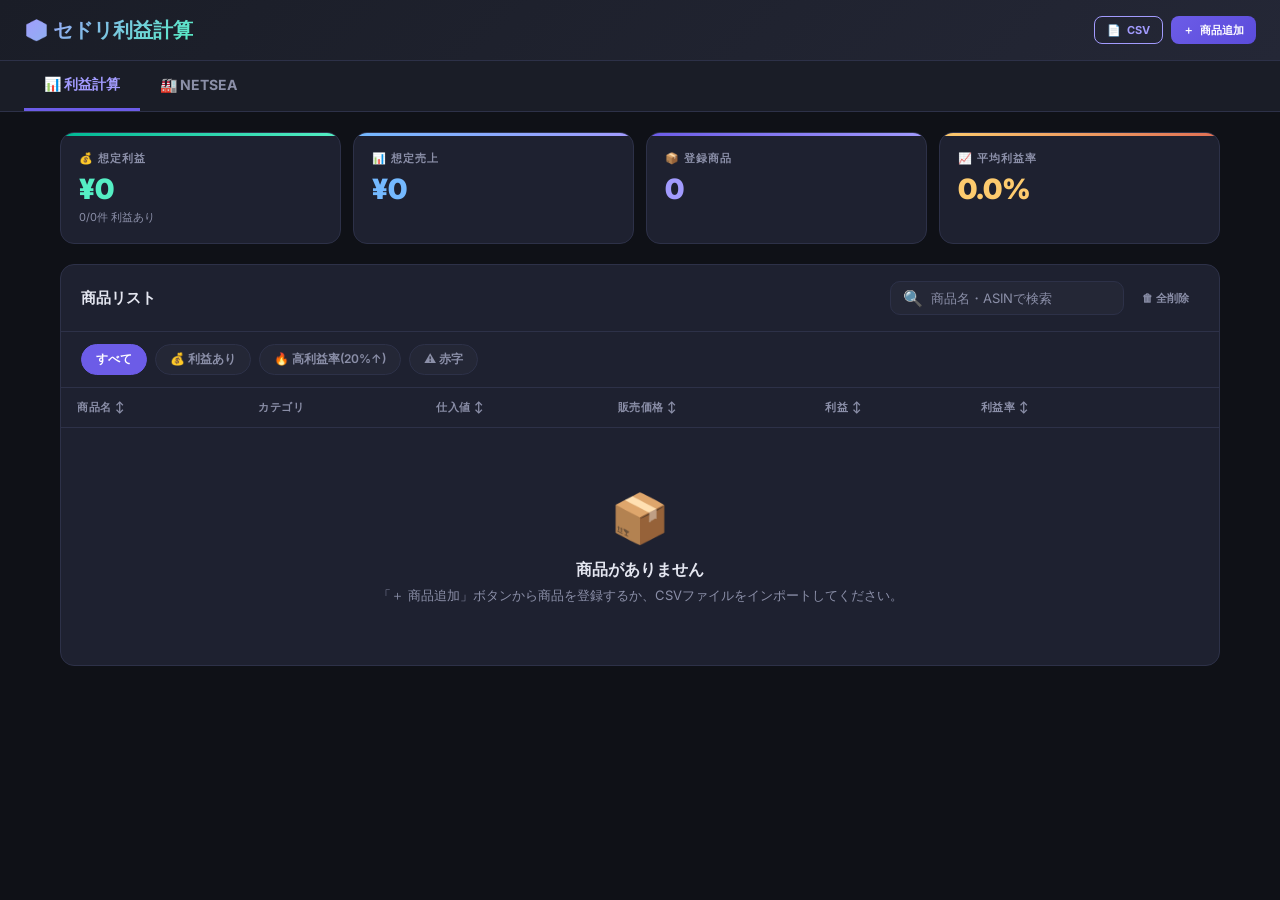
==== commit fc6f41d5: "feat: remove research/scan tabs add localStorage for scan results" ====
--- a/index.html
+++ b/index.html
@@ -33,8 +33,6 @@
 <!-- タブナビ -->
 <div class="tab-nav">
     <button class="tab-btn active" data-tab="calc" id="tabCalc">📊 利益計算</button>
-    <button class="tab-btn" data-tab="research" id="tabResearch">🔍 リサーチ</button>
-    <button class="tab-btn" data-tab="scan" id="tabScan">🚀 スキャン</button>
     <button class="tab-btn" data-tab="netsea" id="tabNetsea">🏭 NETSEA</button>
 </div>
 
@@ -104,106 +102,10 @@
     </div>
 </div>
 
-<!-- ===== リサーチタブ ===== -->
-<div class="content tab-content" id="researchSection" style="display:none">
-    <!-- リサーチ検索バー -->
-    <div class="research-search-card">
-        <div class="research-search-bar">
-            <input type="text" id="keepaSearchInput" placeholder="商品名で検索（例: フェイスパック）" class="research-input">
-            <button class="btn btn-primary" id="keepaSearchBtn">🔍 検索</button>
-        </div>
-        <div class="research-info">
-            <span id="tokenInfo">💰 トークン: --</span>
-            <span class="research-hint">※ 1分に1回検索可能（Keepa API制限）</span>
-        </div>
-    </div>
-
-    <!-- 検索中 -->
-    <div id="searchLoading" class="research-loading" style="display:none">
-        <div class="spinner"></div>
-        <p>Amazon商品を検索中...</p>
-    </div>
-
-    <!-- 検索結果 -->
-    <div id="searchResults" class="research-results"></div>
-</div>
-
-<!-- ===== スキャンタブ（自動リサーチ） ===== -->
-<div class="content tab-content" id="scanSection" style="display:none">
-    <!-- スキャン設定カード -->
-    <div class="scan-config-card">
-        <h3>⚙️ スキャン設定</h3>
-        <div class="scan-config-row">
-            <div class="scan-config-item">
-                <label>最低価格</label>
-                <input type="number" id="scanMinPrice" value="1000" inputmode="numeric">
-            </div>
-            <div class="scan-config-item">
-                <label>最高価格</label>
-                <input type="number" id="scanMaxPrice" value="10000" inputmode="numeric">
-            </div>
-            <div class="scan-config-item">
-                <label>最大ランキング</label>
-                <input type="number" id="scanMaxRank" value="50000" inputmode="numeric">
-            </div>
-            <div class="scan-config-item">
-                <label>仕入値（想定）</label>
-                <input type="number" id="scanCostRate" value="60" inputmode="numeric">
-                <span class="config-hint">%（販売価格の）</span>
-            </div>
-        </div>
-        <div class="scan-filters">
-            <div class="scan-config-item">
-                <label>最低利益額</label>
-                <input type="number" id="scanMinProfit" value="500" inputmode="numeric">
-                <span class="config-hint">円〜</span>
-            </div>
-            <div class="scan-config-item">
-                <label>最低利益率</label>
-                <input type="number" id="scanMinProfitRate" value="10" inputmode="numeric">
-                <span class="config-hint">%〜</span>
-            </div>
-        </div>
-        <button class="btn btn-scan" id="scanStartBtn">🚀 スキャン開始</button>
-    </div>
-
-    <!-- ステータスダッシュボード -->
-    <div class="scan-dashboard">
-        <div class="scan-stat">
-            <div class="scan-stat-num" id="scanTotal">0</div>
-            <div class="scan-stat-label">検索対象</div>
-        </div>
-        <div class="scan-stat">
-            <div class="scan-stat-num" id="scanSearched">0</div>
-            <div class="scan-stat-label">検索済み</div>
-        </div>
-        <div class="scan-stat hit">
-            <div class="scan-stat-num" id="scanHits">0</div>
-            <div class="scan-stat-label">利益ヒット</div>
-        </div>
-        <div class="scan-stat high">
-            <div class="scan-stat-num" id="scanHighProfit">0</div>
-            <div class="scan-stat-label">高利益</div>
-        </div>
-    </div>
-
-    <!-- プログレスバー -->
-    <div class="scan-progress-bar">
-        <div class="scan-progress-fill" id="scanProgressFill" style="width:0%"></div>
-    </div>
-    <div class="scan-status" id="scanStatus">スキャン待機中</div>
-
-    <!-- ソートバー -->
-    <div class="scan-sort-bar">
-        <button class="scan-sort-btn active" data-sort="newest">新着順</button>
-        <button class="scan-sort-btn" data-sort="profit">利益額順</button>
-        <button class="scan-sort-btn" data-sort="rate">利益率順</button>
-        <span class="scan-result-count" id="scanResultCount">0件</span>
-    </div>
-
-    <!-- スキャン結果リスト -->
-    <div id="scanResults" class="research-results"></div>
-</div>
+
+
+
+
 
 <!-- ===== NETSEAタブ ===== -->
 <div class="content tab-content" id="netseaSection" style="display:none">
@@ -216,8 +118,16 @@
     <!-- おすすめ商品 -->
     <div class="netsea-recommend-section" id="netseaRecommend">
         <div class="netsea-recommend-header">
-            <h3>🔥 おすすめ売れ筋商品</h3>
-            <span class="netsea-recommend-subtitle">仕入れ先リンクから安く買える場所をチェック！</span>
+            <h3>🔥 NETSEA利益商品スキャン</h3>
+            <span class="netsea-recommend-subtitle">承認済みサプライヤーの商品からAmazon転売で利益が出る商品を検索</span>
+        </div>
+        <button class="btn btn-success" id="netseaScanBtn" style="width:100%;justify-content:center;margin-bottom:12px;">🔍 承認済み商品をスキャン</button>
+        <div id="netseaScanLoading" class="research-loading" style="display:none;"><div class="spinner"></div><p>サプライヤー商品をスキャン中...</p></div>
+        <div id="netseaScanResults"></div>
+
+        <div style="margin-top:20px;padding-top:16px;border-top:1px solid rgba(255,255,255,.06);">
+            <h3 style="font-size:15px;margin-bottom:8px;">📋 参考: 市場で売れ筋の商品</h3>
+            <span class="netsea-recommend-subtitle">各サイトで価格比較してみてください</span>
         </div>
         <div class="netsea-recommend-list" id="recommendList">
 
--- a/style.css
+++ b/style.css
@@ -951,6 +951,11 @@
 .link-yahoo:hover { background: rgba(255,0,102,.25); }
 .link-amazon { background: rgba(255,153,0,.12); color: #ff9900; }
 .link-amazon:hover { background: rgba(255,153,0,.25); }
+.netsea-scan-empty { text-align: center; padding: 24px 16px; color: var(--text2); }
+.netsea-scan-empty .hint { font-size: 12px; margin-top: 6px; opacity: .7; }
+.netsea-scan-card .margin-high { background: rgba(0,184,148,.2); color: #00b894; font-weight: 700; }
+.netsea-scan-card .margin-mid { background: rgba(253,203,110,.2); color: #fdcb6e; }
+.netsea-scan-card .margin-low { background: rgba(255,107,107,.15); color: #ff6b6b; }
 .link-qoo10 { background: rgba(233,30,99,.12); color: #e91e63; }
 .link-qoo10:hover { background: rgba(233,30,99,.25); }
 .link-stylek { background: rgba(0,188,212,.12); color: #00bcd4; }
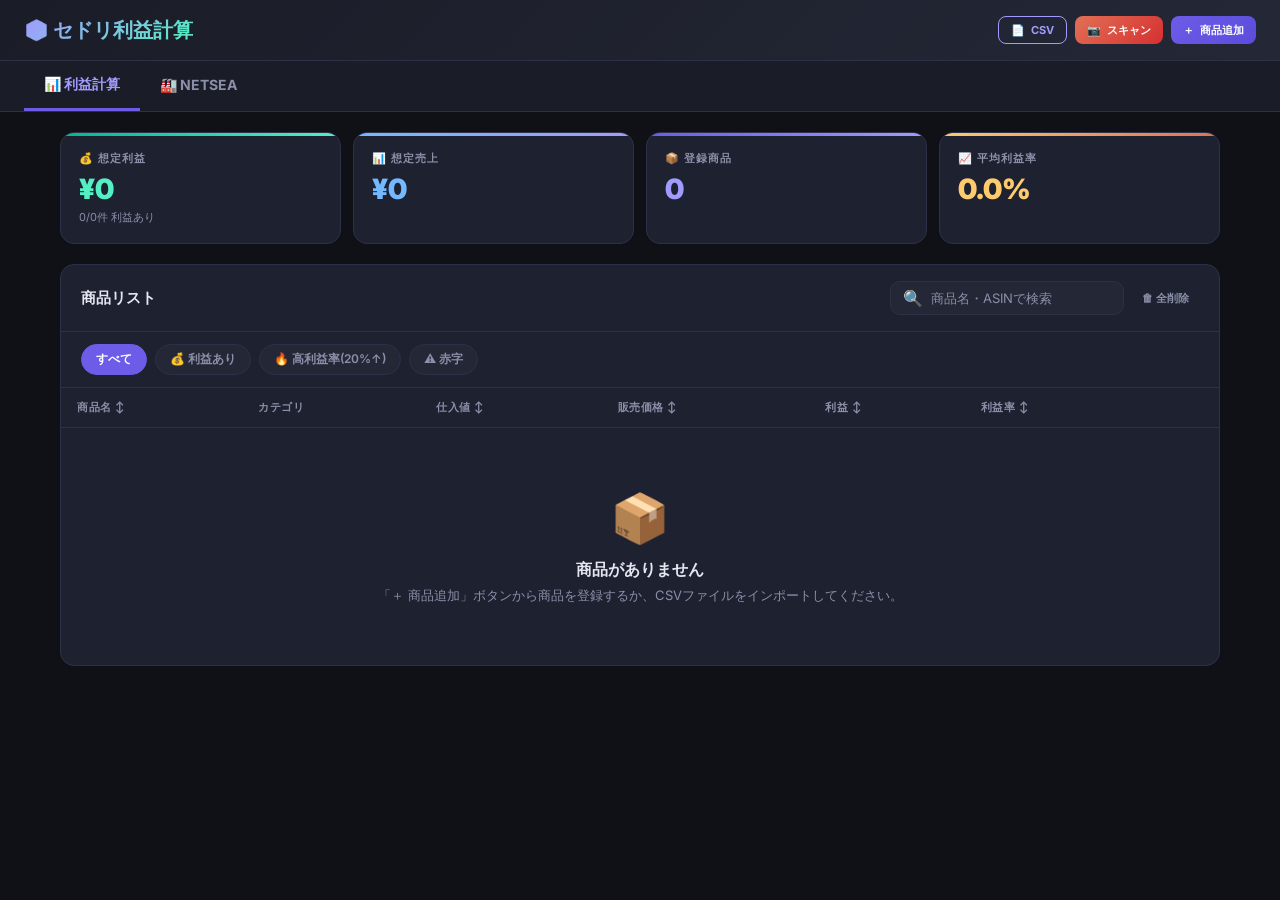
==== commit a8fd9880: "feat: barcode scanner, breakeven display, NETSEA tab fix" ====
--- a/index.html
+++ b/index.html
@@ -26,6 +26,7 @@
     <h1 id="pageTitle">📦 セドリ利益計算</h1>
     <div class="header-actions">
         <button class="btn btn-outline btn-sm" id="csvBtn">📄 <span>CSV</span></button>
+        <button class="btn btn-scan btn-sm" onclick="openBarcodeScanner()">📷 <span>スキャン</span></button>
         <button class="btn btn-primary btn-sm" id="addBtn">＋ <span>商品追加</span></button>
     </div>
 </div>
@@ -366,6 +367,7 @@
                     <div class="profit-row"><span>FBA手数料</span><span id="prevFBA">-¥0</span></div>
                     <div class="profit-row"><span>送料</span><span id="prevShip">-¥0</span></div>
                     <div class="profit-row total"><span>純利益</span><span id="prevProfit">¥0</span></div>
+                    <div class="profit-row breakeven" id="prevBreakeven" style="display:none"><span>📊 損益分岐点（仕入上限）</span><span id="prevBreakevenVal">¥0</span></div>
                 </div>
             </div>
             <div class="modal-footer">
@@ -404,7 +406,38 @@
     </div>
 </div>
 
+<!-- バーコードスキャンモーダル -->
+<div class="modal-overlay hidden" id="barcodeModal">
+    <div class="modal barcode-modal">
+        <div class="modal-header">
+            <h3>📷 バーコードスキャン</h3>
+            <button class="modal-close">&times;</button>
+        </div>
+        <div class="modal-body">
+            <div class="barcode-camera">
+                <video id="barcodeVideo" playsinline autoplay muted></video>
+                <canvas id="barcodeCanvas" style="display:none"></canvas>
+                <div class="barcode-overlay">
+                    <div class="barcode-guide"></div>
+                </div>
+            </div>
+            <div class="barcode-status" id="barcodeStatus">📷 カメラを起動中...</div>
+            <div id="barcodeManualInput" style="display:none;margin-top:12px;">
+                <div class="form-group">
+                    <label>JANコード手入力</label>
+                    <div style="display:flex;gap:8px;">
+                        <input type="text" id="manualJANInput" placeholder="4901234567890" inputmode="numeric" style="flex:1;">
+                        <button class="btn btn-success" onclick="submitManualJAN()">検索</button>
+                    </div>
+                </div>
+            </div>
+            <div id="barcodeResult"></div>
+        </div>
+    </div>
+</div>
+
 <script src="app.js"></script>
 <script src="netsea-tab.js"></script>
+<script src="barcode.js"></script>
 </body>
 </html>
--- a/style.css
+++ b/style.css
@@ -982,3 +982,132 @@
     .netsea-compare-actions { flex-direction: column; }
 }
 
+/* ===== バーコードスキャン ===== */
+
+/* ヘッダーのスキャンボタン */
+.btn-scan.btn-sm {
+    width: auto;
+    padding: 6px 12px;
+    font-size: 11px;
+    border-radius: 8px;
+    letter-spacing: 0;
+    background: linear-gradient(135deg, #e17055, #d63031);
+}
+
+/* バーコードモーダル */
+.barcode-modal { max-width: 480px; }
+.barcode-camera {
+    position: relative;
+    width: 100%;
+    border-radius: 12px;
+    overflow: hidden;
+    background: #000;
+    aspect-ratio: 4/3;
+}
+.barcode-camera video {
+    width: 100%;
+    height: 100%;
+    object-fit: cover;
+}
+.barcode-overlay {
+    position: absolute;
+    top: 0; left: 0; right: 0; bottom: 0;
+    display: flex;
+    align-items: center;
+    justify-content: center;
+}
+.barcode-guide {
+    width: 70%;
+    height: 35%;
+    border: 2.5px solid rgba(255,255,255,.7);
+    border-radius: 12px;
+    box-shadow: 0 0 0 9999px rgba(0,0,0,.35);
+    animation: barcodePulse 2s infinite;
+}
+@keyframes barcodePulse {
+    0%, 100% { border-color: rgba(255,255,255,.7); }
+    50% { border-color: rgba(108,92,231,.9); }
+}
+.barcode-status {
+    text-align: center;
+    padding: 12px;
+    font-size: 13px;
+    font-weight: 600;
+    color: var(--text2);
+}
+
+/* バーコード検索結果 */
+.barcode-result-card {
+    background: var(--bg3);
+    border: 1px solid var(--border);
+    border-radius: 12px;
+    padding: 16px;
+    margin-top: 12px;
+}
+.barcode-result-img {
+    width: 100%;
+    max-height: 150px;
+    object-fit: contain;
+    border-radius: 8px;
+    background: #fff;
+    margin-bottom: 12px;
+}
+.barcode-result-info { }
+.barcode-result-title {
+    font-size: 14px;
+    font-weight: 700;
+    margin-bottom: 8px;
+    display: -webkit-box;
+    -webkit-line-clamp: 2;
+    -webkit-box-orient: vertical;
+    overflow: hidden;
+}
+.barcode-result-meta {
+    display: flex; flex-wrap: wrap; gap: 8px; margin-bottom: 8px;
+}
+.barcode-breakeven {
+    background: rgba(255,217,61,.12);
+    border: 1px solid rgba(255,217,61,.25);
+    border-radius: 8px;
+    padding: 10px 14px;
+    font-size: 13px;
+    color: #ffd93d;
+    margin: 8px 0;
+}
+.barcode-breakeven strong {
+    font-size: 18px;
+    font-weight: 900;
+}
+.barcode-result-jan {
+    font-size: 11px;
+    color: var(--text2);
+    font-family: 'Courier New', monospace;
+    margin-bottom: 12px;
+}
+.barcode-result-actions {
+    display: flex;
+    gap: 8px;
+    flex-wrap: wrap;
+}
+.barcode-result-actions .btn { flex: 1; justify-content: center; }
+.barcode-result-error, .barcode-result-empty {
+    text-align: center;
+    padding: 20px;
+    margin-top: 12px;
+    background: var(--bg3);
+    border-radius: 12px;
+    color: var(--text2);
+    font-size: 13px;
+}
+
+/* 損益分岐点（商品追加モーダル） */
+.profit-row.breakeven {
+    background: rgba(255,217,61,.08);
+    border: 1px solid rgba(255,217,61,.2);
+    border-radius: 8px;
+    padding: 8px 12px;
+    margin-top: 10px;
+    font-weight: 700;
+    font-size: 13px;
+    color: #ffd93d;
+}
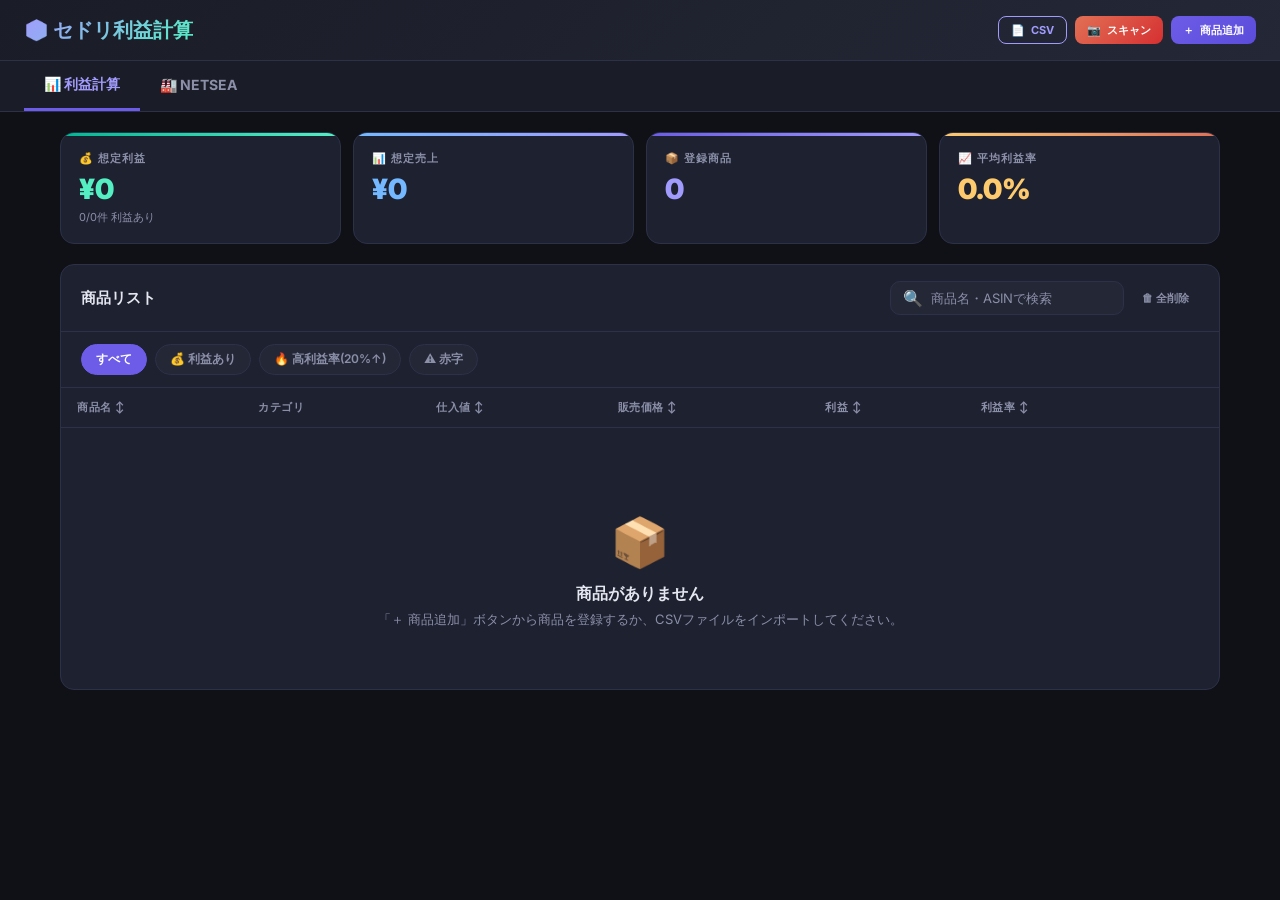
==== commit 143684b3: "feat: mobile card view with swipe delete" ====
--- a/index.html
+++ b/index.html
@@ -60,7 +60,7 @@
         </div>
     </div>
 
-    <!-- 商品テーブル -->
+    <!-- 商品リスト -->
     <div class="table-card">
         <div class="table-header">
             <h2>商品リスト</h2>
@@ -80,7 +80,16 @@
             <span class="filter-chip" data-filter="loss">⚠️ 赤字</span>
         </div>
 
-        <table class="data-table">
+        <!-- モバイルソートバー -->
+        <div class="mobile-sort-bar">
+            <span class="sort-label">並替:</span>
+            <button class="sort-chip active" data-sort="profit">利益順</button>
+            <button class="sort-chip" data-sort="profitRate">利益率順</button>
+            <button class="sort-chip" data-sort="buyPrice">仕入値順</button>
+        </div>
+
+        <!-- PC: テーブル表示 -->
+        <table class="data-table desktop-only">
             <thead>
                 <tr>
                     <th data-sort="name">商品名 ↕</th>
@@ -95,6 +104,9 @@
             <tbody id="productBody"></tbody>
         </table>
 
+        <!-- モバイル: カード表示 -->
+        <div class="product-cards mobile-only" id="productCards"></div>
+
         <div id="emptyState" class="empty-state">
             <div class="icon">📦</div>
             <h3>商品がありません</h3>
--- a/style.css
+++ b/style.css
@@ -352,21 +352,159 @@
 .csv-dropzone p { font-size: 13px; color: var(--text2); }
 .csv-dropzone input { display: none; }
 
-/* レスポンシブ */
+/* レスポンシブ: PC/モバイル出し分け */
+.mobile-only { display: none; }
+.desktop-only { display: table; }
+.mobile-sort-bar { display: none; }
+
 @media (max-width: 768px) {
     .content { padding: 12px; }
     .stats-row { grid-template-columns: repeat(2, 1fr); gap: 8px; }
     .stat-card { padding: 14px; }
     .stat-value { font-size: 22px; }
-    .data-table { display: block; overflow-x: auto; }
     .table-header { flex-direction: column; align-items: stretch; }
     .header h1 { font-size: 16px; }
     .form-row { flex-direction: column; gap: 0; }
+
+    /* テーブル非表示、カード表示 */
+    .desktop-only { display: none !important; }
+    .mobile-only { display: block !important; }
+    .mobile-sort-bar { display: flex !important; }
 }
 @media (max-width: 480px) {
     .stats-row { grid-template-columns: 1fr 1fr; }
     .header-actions .btn span { display: none; }
 }
+
+/* ===== モバイルソートバー ===== */
+.mobile-sort-bar {
+    display: none;
+    gap: 8px;
+    padding: 10px 16px;
+    border-bottom: 1px solid var(--border);
+    align-items: center;
+    overflow-x: auto;
+}
+.sort-label {
+    font-size: 11px;
+    font-weight: 700;
+    color: var(--text2);
+    white-space: nowrap;
+}
+.sort-chip {
+    padding: 5px 12px;
+    border-radius: 16px;
+    font-size: 11px;
+    font-weight: 700;
+    cursor: pointer;
+    border: 1px solid var(--border);
+    background: var(--bg3);
+    color: var(--text2);
+    white-space: nowrap;
+    transition: all .2s;
+    font-family: inherit;
+}
+.sort-chip.active {
+    background: var(--accent);
+    color: #fff;
+    border-color: var(--accent);
+}
+
+/* ===== 商品カード ===== */
+.product-cards {
+    padding: 12px;
+    display: flex;
+    flex-direction: column;
+    gap: 10px;
+}
+.product-card {
+    position: relative;
+    overflow: hidden;
+    border-radius: 14px;
+}
+.card-swipe-delete {
+    position: absolute;
+    top: 0; right: 0; bottom: 0;
+    width: 120px;
+    background: linear-gradient(135deg, #ff6b6b, #ee5a24);
+    display: flex;
+    align-items: center;
+    justify-content: center;
+    color: #fff;
+    font-weight: 900;
+    font-size: 14px;
+    border-radius: 14px;
+}
+.card-content {
+    position: relative;
+    background: var(--card);
+    border: 1px solid var(--border);
+    border-radius: 14px;
+    padding: 14px 16px;
+    z-index: 1;
+    transition: transform .3s ease;
+}
+.card-top {
+    display: flex;
+    align-items: flex-start;
+    justify-content: space-between;
+    gap: 10px;
+    margin-bottom: 4px;
+}
+.card-name {
+    font-size: 14px;
+    font-weight: 700;
+    flex: 1;
+    display: -webkit-box;
+    -webkit-line-clamp: 2;
+    -webkit-box-orient: vertical;
+    overflow: hidden;
+}
+.card-asin {
+    font-family: 'Courier New', monospace;
+    font-size: 10px;
+    color: var(--text2);
+    margin-bottom: 8px;
+}
+.card-prices {
+    display: flex;
+    align-items: center;
+    gap: 8px;
+    background: var(--bg);
+    border-radius: 10px;
+    padding: 10px 12px;
+    margin-bottom: 8px;
+}
+.card-price-item {
+    display: flex;
+    flex-direction: column;
+    align-items: center;
+    flex: 1;
+}
+.card-price-label {
+    font-size: 9px;
+    font-weight: 700;
+    color: var(--text2);
+    text-transform: uppercase;
+    letter-spacing: .5px;
+}
+.card-price-val {
+    font-size: 15px;
+    font-weight: 900;
+    margin-top: 2px;
+}
+.card-price-arrow {
+    color: var(--text2);
+    font-size: 14px;
+}
+.profit-item .card-price-val.profit-positive { color: var(--green2); }
+.profit-item .card-price-val.profit-negative { color: var(--red); }
+.card-bottom {
+    display: flex;
+    align-items: center;
+    justify-content: space-between;
+}
+
 
 /* スクロールバー */
 ::-webkit-scrollbar { width: 6px; height: 6px; }
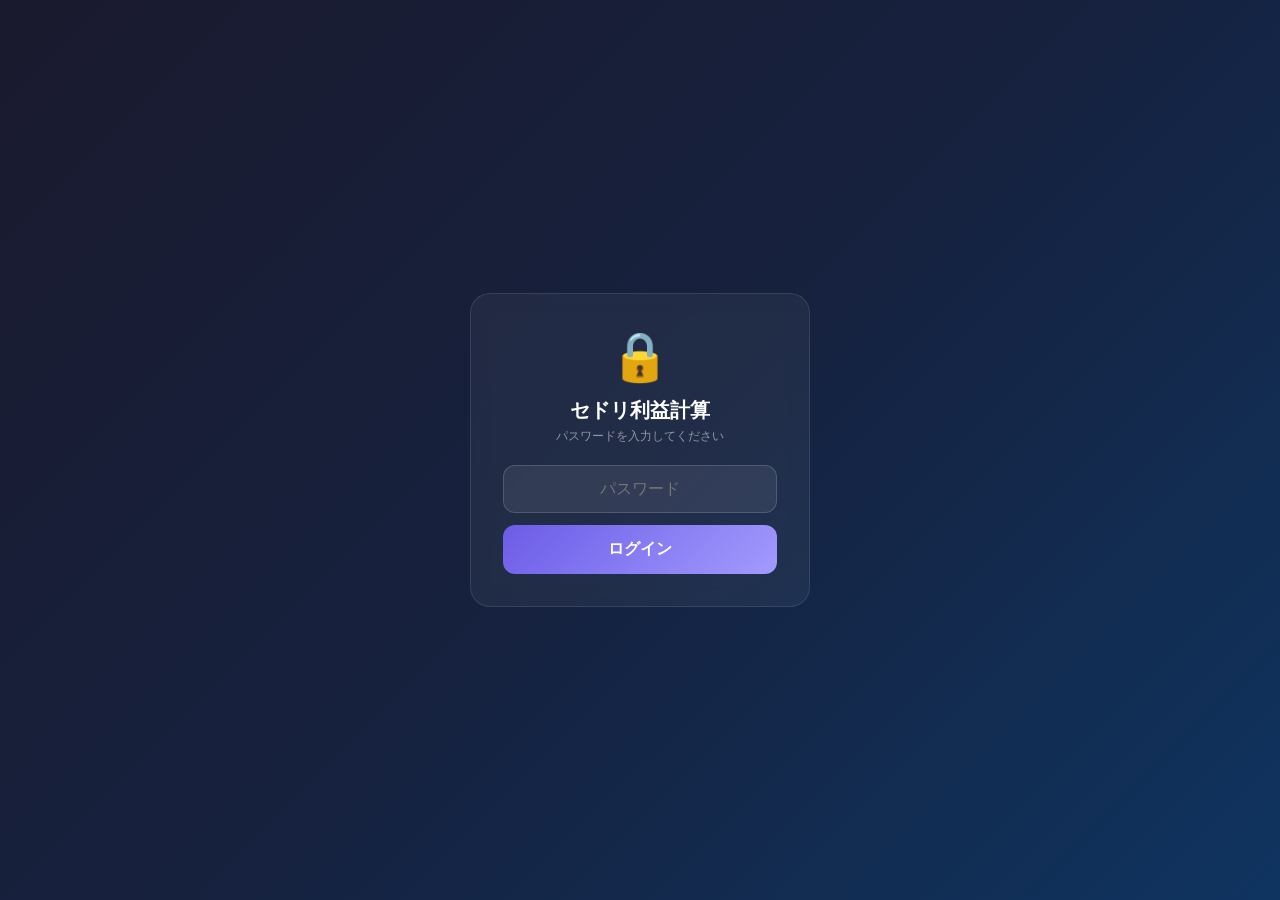
==== commit ae7d14f2: "feat: add password protection" ====
--- a/index.html
+++ b/index.html
@@ -21,6 +21,60 @@
 </head>
 <body>
 
+<!-- パスワード認証画面 -->
+<div id="authOverlay" style="position:fixed;top:0;left:0;width:100%;height:100%;background:linear-gradient(135deg,#1a1a2e 0%,#16213e 50%,#0f3460 100%);z-index:99999;display:flex;align-items:center;justify-content:center;flex-direction:column">
+    <div style="text-align:center;padding:32px;background:rgba(255,255,255,.05);border-radius:20px;backdrop-filter:blur(10px);border:1px solid rgba(255,255,255,.1);max-width:340px;width:90%">
+        <div style="font-size:48px;margin-bottom:12px">🔒</div>
+        <h2 style="color:#fff;font-size:20px;margin-bottom:4px">セドリ利益計算</h2>
+        <p style="color:rgba(255,255,255,.5);font-size:12px;margin-bottom:20px">パスワードを入力してください</p>
+        <input type="password" id="authPassword" placeholder="パスワード" style="width:100%;padding:14px;border-radius:12px;border:1px solid rgba(255,255,255,.15);background:rgba(255,255,255,.08);color:#fff;font-size:16px;text-align:center;outline:none;box-sizing:border-box;margin-bottom:12px" autocomplete="off">
+        <button id="authSubmit" style="width:100%;padding:14px;border-radius:12px;border:none;background:linear-gradient(135deg,#6c5ce7,#a29bfe);color:#fff;font-size:16px;font-weight:bold;cursor:pointer;transition:opacity .2s">ログイン</button>
+        <p id="authError" style="color:#ff6b6b;font-size:12px;margin-top:10px;display:none">パスワードが違います</p>
+    </div>
+</div>
+<script>
+(function() {
+    // パスワード設定（SHA-256ハッシュで比較）
+    var PASS_HASH = 'cd6f3d6a4b2ec08a31c3ae67b1384a0bd5a014c29c139639988b630556e13b9e'; // "sedori"
+    var AUTH_KEY = 'sedori_auth';
+    var AUTH_DAYS = 7;
+
+    async function sha256(str) {
+        var buf = await crypto.subtle.digest('SHA-256', new TextEncoder().encode(str));
+        return Array.from(new Uint8Array(buf)).map(function(b) { return b.toString(16).padStart(2, '0'); }).join('');
+    }
+
+    // 認証済みチェック
+    var saved = localStorage.getItem(AUTH_KEY);
+    if (saved) {
+        try {
+            var d = JSON.parse(saved);
+            if (d.expires > Date.now()) {
+                document.getElementById('authOverlay').style.display = 'none';
+            }
+        } catch(e) {}
+    }
+
+    document.getElementById('authSubmit').addEventListener('click', tryLogin);
+    document.getElementById('authPassword').addEventListener('keydown', function(e) {
+        if (e.key === 'Enter') tryLogin();
+    });
+
+    async function tryLogin() {
+        var pw = document.getElementById('authPassword').value;
+        var hash = await sha256(pw);
+        if (hash === PASS_HASH) {
+            localStorage.setItem(AUTH_KEY, JSON.stringify({ expires: Date.now() + AUTH_DAYS * 86400000 }));
+            document.getElementById('authOverlay').style.display = 'none';
+        } else {
+            document.getElementById('authError').style.display = 'block';
+            document.getElementById('authPassword').value = '';
+            document.getElementById('authPassword').focus();
+        }
+    }
+})();
+</script>
+
 <!-- ヘッダー -->
 <div class="header">
     <h1 id="pageTitle">📦 セドリ利益計算</h1>
